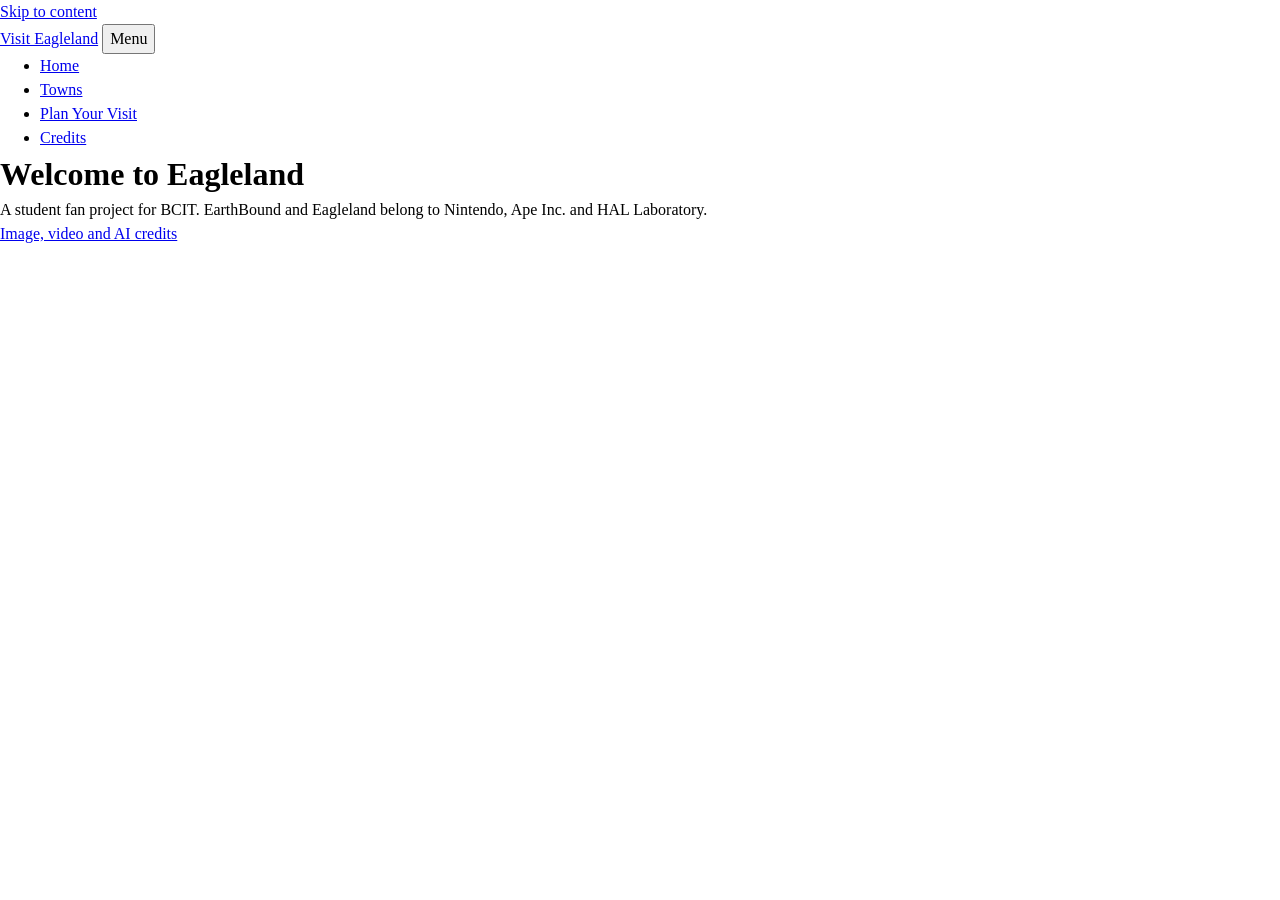
==== index.html @ 103e6ad0 "Add shared head, header, nav and footer to all four pages Assisted-by: Claude Sonnet 5.5" ====
<!DOCTYPE html>
<html lang="en">
<head>
  <meta charset="UTF-8">
  <meta name="viewport" content="width=device-width, initial-scale=1">
  <title>Home | Visit Eagleland</title>
  <meta name="description" content="Plan a trip to Eagleland, the fictional country from EarthBound. Meet Onett, Twoson, Threed and Fourside in this student fan-made tourism guide.">
  <link rel="icon" href="images/favicon/favicon.svg" type="image/svg+xml">
  <link rel="icon" href="images/favicon/favicon-32.png" sizes="32x32" type="image/png">
  <link rel="apple-touch-icon" href="images/favicon/apple-touch-icon.png">
  <link rel="manifest" href="images/favicon/site.webmanifest">
  <link rel="preload" href="fonts/press-start-2p.woff2" as="font" type="font/woff2" crossorigin>
  <link rel="stylesheet" href="css/reset.css">
  <link rel="stylesheet" href="css/styles.css">
  <script src="js/main.js" defer></script>
</head>
<body>
  <a class="skip-link" href="#main">Skip to content</a>
  <header class="site-header">
    <a class="logo" href="index.html">Visit Eagleland</a>
    <button class="nav-toggle" type="button" aria-expanded="false" aria-controls="site-nav">Menu</button>
    <nav id="site-nav" class="site-nav" aria-label="Main">
      <ul>
      <li><a href="index.html" aria-current="page">Home</a></li>
      <li><a href="towns.html">Towns</a></li>
      <li><a href="visit.html">Plan Your Visit</a></li>
      <li><a href="credits.html">Credits</a></li>
      </ul>
    </nav>
  </header>

  <main id="main">
    <h1>Welcome to Eagleland</h1>
  </main>

  <footer class="site-footer">
    <p>A student fan project for BCIT. EarthBound and Eagleland belong to Nintendo, Ape Inc. and HAL Laboratory.</p>
    <p><a href="credits.html">Image, video and AI credits</a></p>
  </footer>
</body>
</html>
---- css/styles.css ----
/* Visit Eagleland styles - filled in at step 7 */
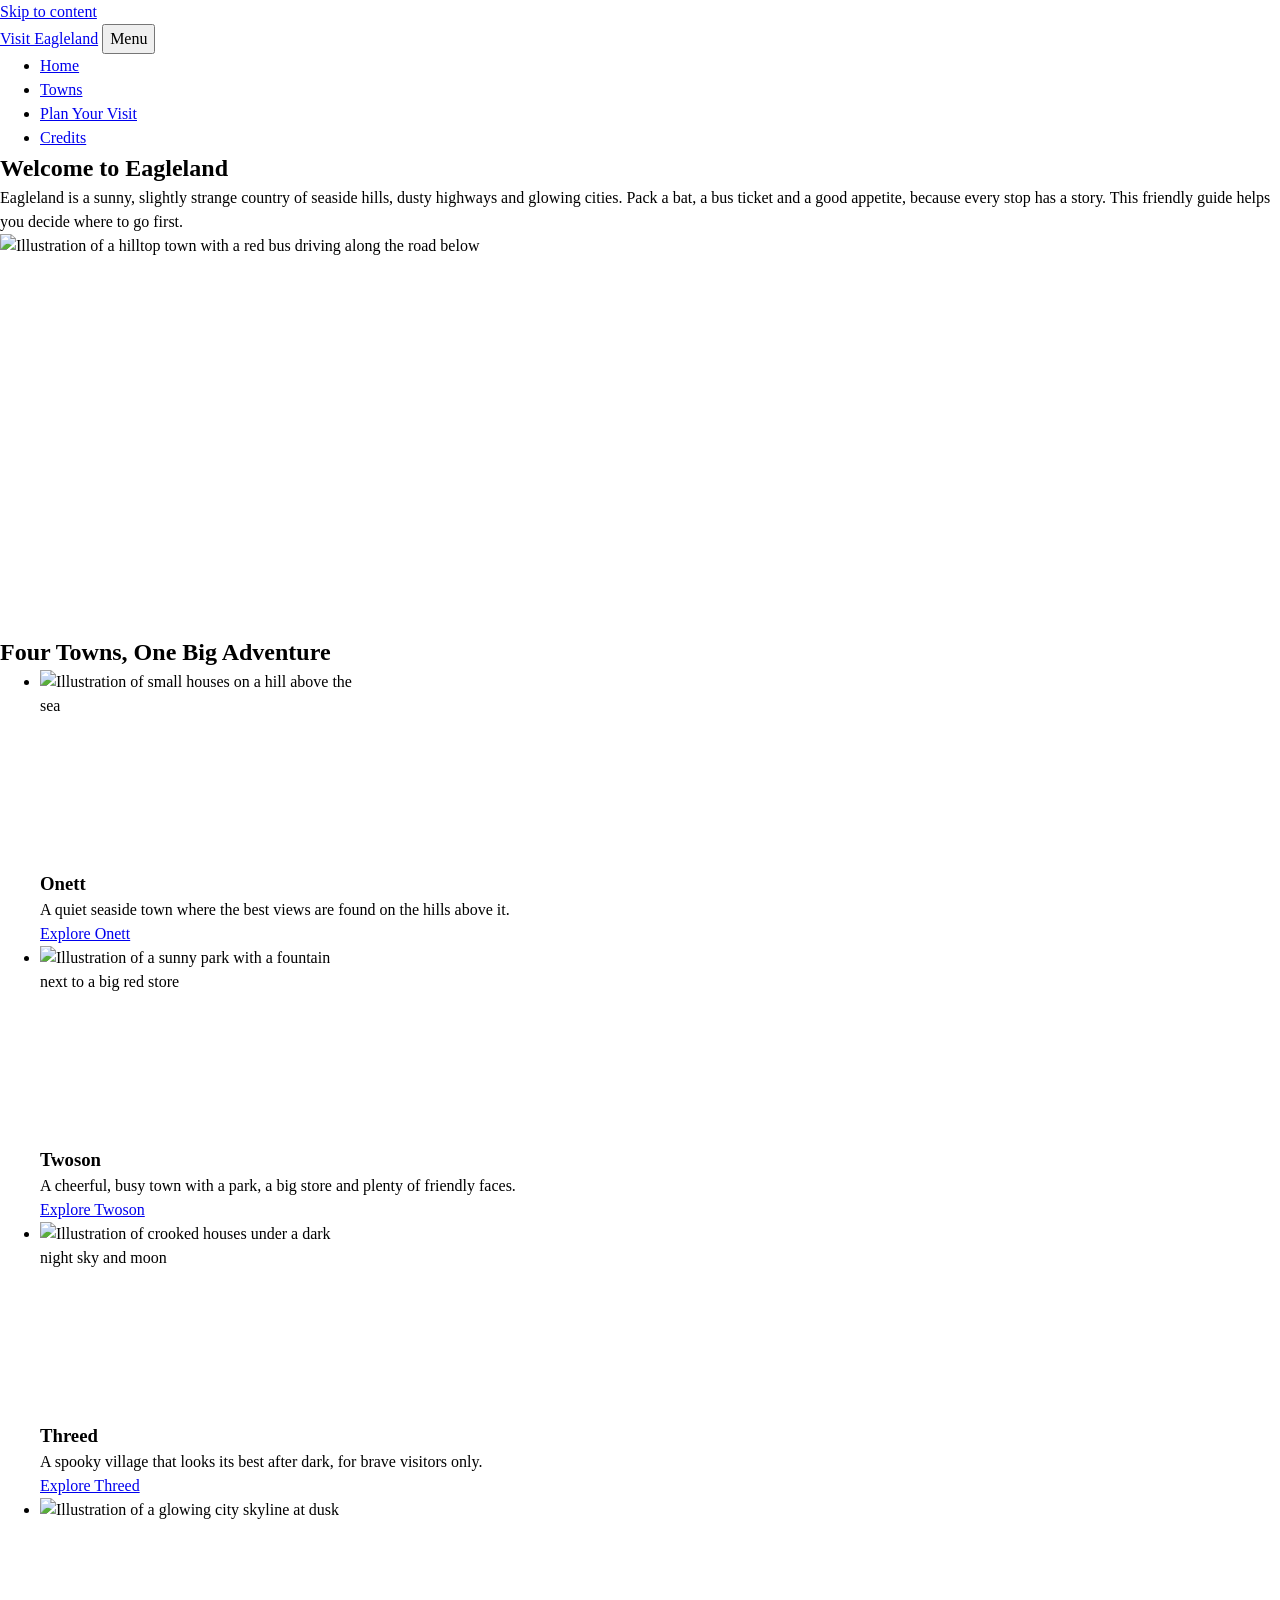
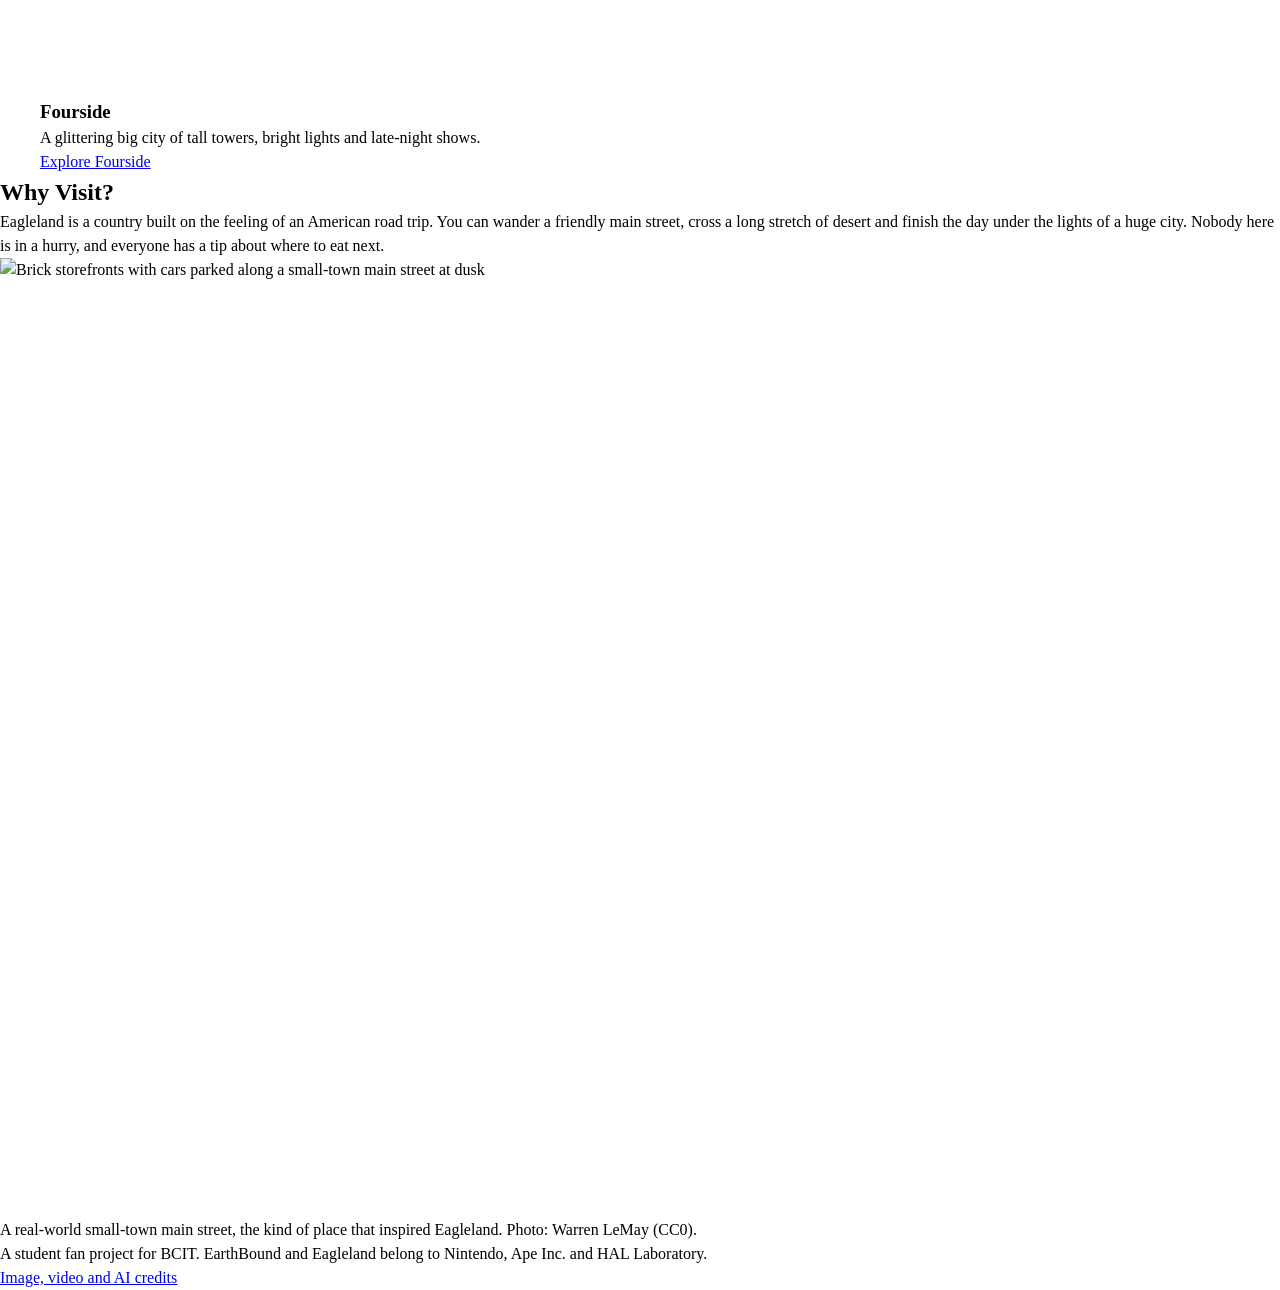
==== commit d0a5d412: "Build home page with Grid town cards Assisted-by: Claude Sonnet 5.5" ====
--- a/index.html
+++ b/index.html
@@ -30,7 +30,64 @@
   </header>
 
   <main id="main">
-    <h1>Welcome to Eagleland</h1>
+    <section class="hero">
+      <div class="hero-text">
+        <h1>Welcome to Eagleland</h1>
+        <p>Eagleland is a sunny, slightly strange country of seaside hills, dusty highways and glowing cities. Pack a bat, a bus ticket and a good appetite, because every stop has a story. This friendly guide helps you decide where to go first.</p>
+      </div>
+      <figure class="hero-figure">
+        <img src="images/hero-eagleland.svg" alt="Illustration of a hilltop town with a red bus driving along the road below" width="640" height="400">
+      </figure>
+    </section>
+
+    <section class="featured">
+      <h2>Four Towns, One Big Adventure</h2>
+      <ul class="town-grid">
+        <li>
+          <article class="town-card">
+            <img src="images/town-onett.svg" alt="Illustration of small houses on a hill above the sea" width="320" height="200">
+            <h3>Onett</h3>
+            <p>A quiet seaside town where the best views are found on the hills above it.</p>
+            <a href="towns.html#onett">Explore Onett</a>
+          </article>
+        </li>
+        <li>
+          <article class="town-card">
+            <img src="images/town-twoson.svg" alt="Illustration of a sunny park with a fountain next to a big red store" width="320" height="200">
+            <h3>Twoson</h3>
+            <p>A cheerful, busy town with a park, a big store and plenty of friendly faces.</p>
+            <a href="towns.html#twoson">Explore Twoson</a>
+          </article>
+        </li>
+        <li>
+          <article class="town-card">
+            <img src="images/town-threed.svg" alt="Illustration of crooked houses under a dark night sky and moon" width="320" height="200">
+            <h3>Threed</h3>
+            <p>A spooky village that looks its best after dark, for brave visitors only.</p>
+            <a href="towns.html#threed">Explore Threed</a>
+          </article>
+        </li>
+        <li>
+          <article class="town-card">
+            <img src="images/town-fourside.svg" alt="Illustration of a glowing city skyline at dusk" width="320" height="200">
+            <h3>Fourside</h3>
+            <p>A glittering big city of tall towers, bright lights and late-night shows.</p>
+            <a href="towns.html#fourside">Explore Fourside</a>
+          </article>
+        </li>
+      </ul>
+    </section>
+
+    <section class="why-visit">
+      <div class="why-text">
+        <h2>Why Visit?</h2>
+        <p>Eagleland is a country built on the feeling of an American road trip. You can wander a friendly main street, cross a long stretch of desert and finish the day under the lights of a huge city. Nobody here is in a hurry, and everyone has a tip about where to eat next.</p>
+      </div>
+      <figure>
+        <img src="images/main-street-small-town.webp" alt="Brick storefronts with cars parked along a small-town main street at dusk" width="1280" height="960" loading="lazy">
+        <figcaption>A real-world small-town main street, the kind of place that inspired Eagleland. Photo: Warren LeMay (CC0).</figcaption>
+      </figure>
+    </section>
   </main>
 
   <footer class="site-footer">
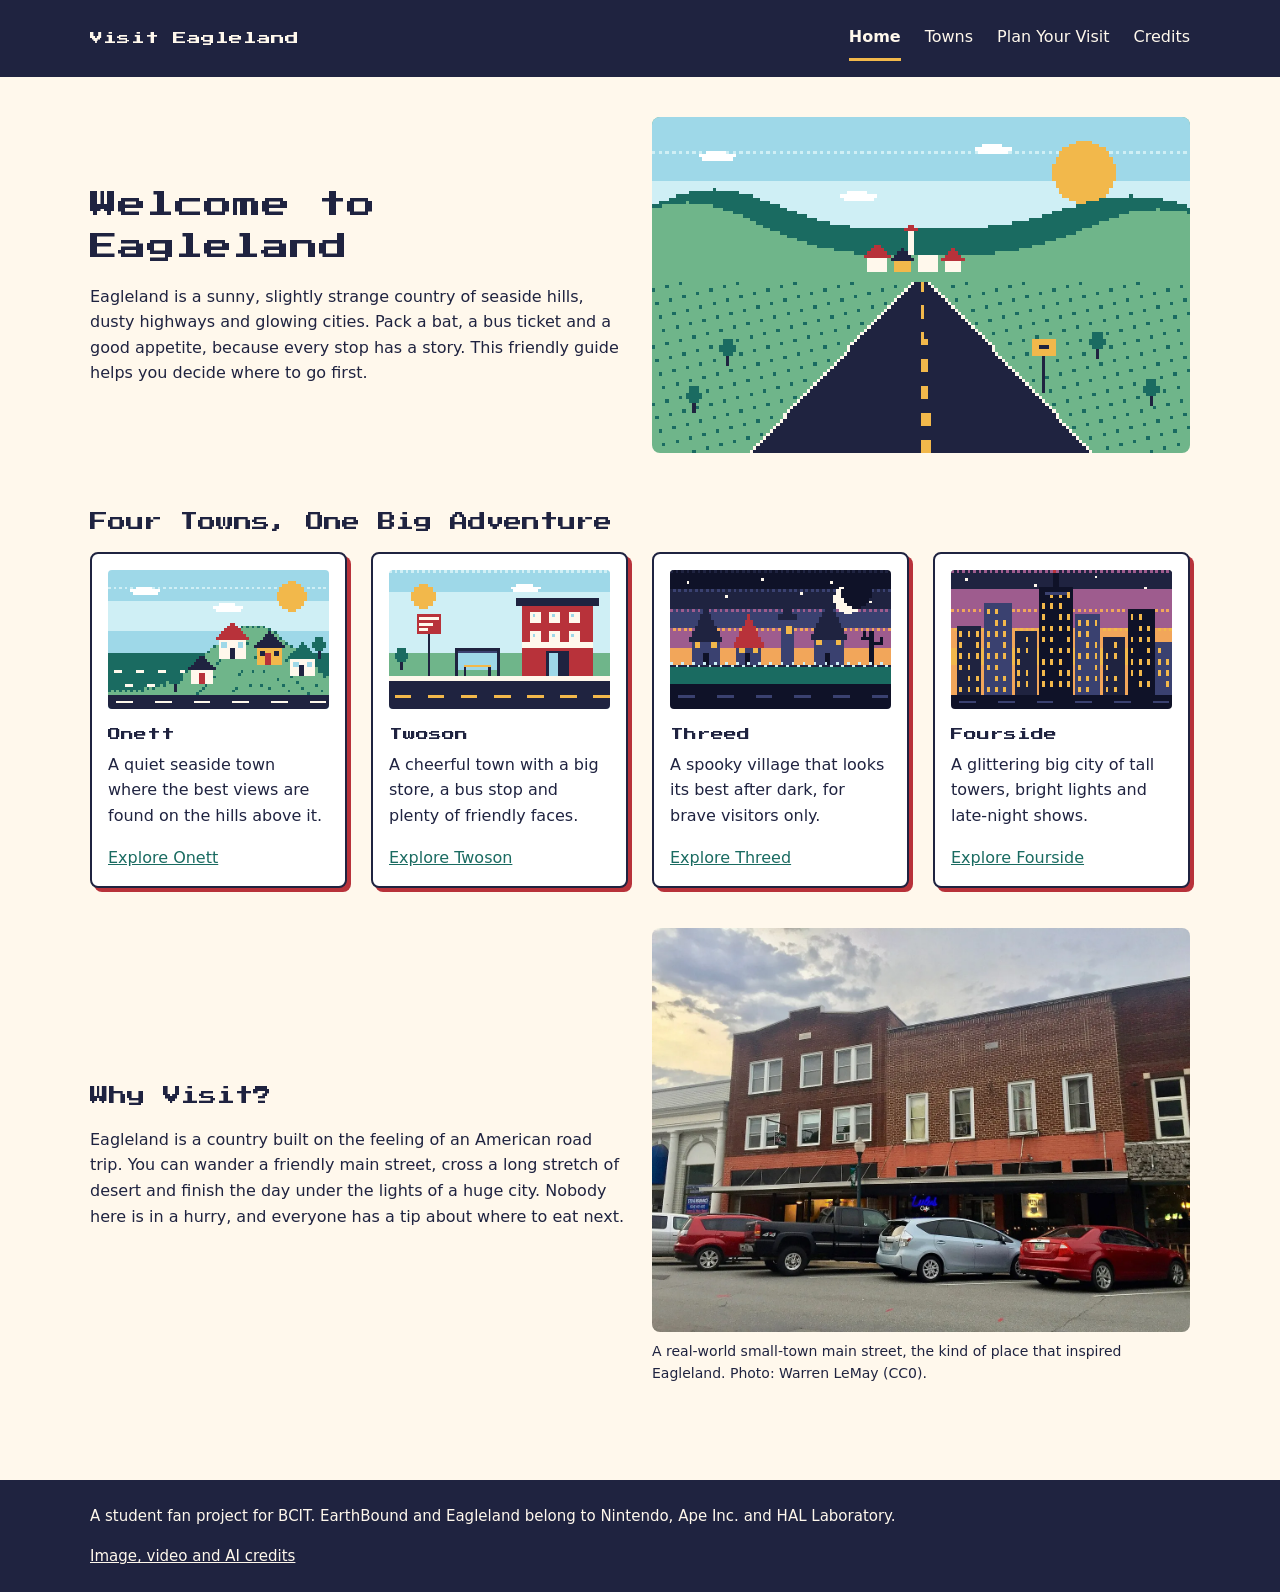
==== commit aa37c62c: "Redraw all SVG illustrations and favicon as 16-bit pixel art Assisted-by: Claude Sonnet 5.5" ====
--- a/index.html
+++ b/index.html
@@ -36,7 +36,7 @@
         <p>Eagleland is a sunny, slightly strange country of seaside hills, dusty highways and glowing cities. Pack a bat, a bus ticket and a good appetite, because every stop has a story. This friendly guide helps you decide where to go first.</p>
       </div>
       <figure class="hero-figure">
-        <img src="images/hero-eagleland.svg" alt="Illustration of a hilltop town with a red bus driving along the road below" width="640" height="400">
+        <img src="images/hero-eagleland.svg" alt="Pixel-art illustration of a road leading between green hills into a small valley town" width="640" height="400">
       </figure>
     </section>
 
@@ -45,7 +45,7 @@
       <ul class="town-grid">
         <li>
           <article class="town-card">
-            <img src="images/town-onett.svg" alt="Illustration of small houses on a hill above the sea" width="320" height="200">
+            <img src="images/town-onett.svg" alt="Pixel-art illustration of small houses on a hill above the sea" width="320" height="200">
             <h3>Onett</h3>
             <p>A quiet seaside town where the best views are found on the hills above it.</p>
             <a href="towns.html#onett">Explore Onett</a>
@@ -53,15 +53,15 @@
         </li>
         <li>
           <article class="town-card">
-            <img src="images/town-twoson.svg" alt="Illustration of a sunny park with a fountain next to a big red store" width="320" height="200">
+            <img src="images/town-twoson.svg" alt="Pixel-art illustration of a quiet street with a bus stop and a big red store" width="320" height="200">
             <h3>Twoson</h3>
-            <p>A cheerful, busy town with a park, a big store and plenty of friendly faces.</p>
+            <p>A cheerful town with a big store, a bus stop and plenty of friendly faces.</p>
             <a href="towns.html#twoson">Explore Twoson</a>
           </article>
         </li>
         <li>
           <article class="town-card">
-            <img src="images/town-threed.svg" alt="Illustration of crooked houses under a dark night sky and moon" width="320" height="200">
+            <img src="images/town-threed.svg" alt="Pixel-art illustration of crooked houses and a tall tower under a dusk sky and moon" width="320" height="200">
             <h3>Threed</h3>
             <p>A spooky village that looks its best after dark, for brave visitors only.</p>
             <a href="towns.html#threed">Explore Threed</a>
@@ -69,7 +69,7 @@
         </li>
         <li>
           <article class="town-card">
-            <img src="images/town-fourside.svg" alt="Illustration of a glowing city skyline at dusk" width="320" height="200">
+            <img src="images/town-fourside.svg" alt="Pixel-art illustration of a big-city skyline with lit windows at dusk" width="320" height="200">
             <h3>Fourside</h3>
             <p>A glittering big city of tall towers, bright lights and late-night shows.</p>
             <a href="towns.html#fourside">Explore Fourside</a>
--- a/css/styles.css
+++ b/css/styles.css
@@ -1 +1,422 @@
-/* Visit Eagleland styles - filled in at step 7 */
+/* ==========================================================================
+   Visit Eagleland - shared stylesheet (mobile-first)
+   Breakpoints: 600px, 900px, 1200px (min-width)
+   ========================================================================== */
+
+/* 1. Fonts ---------------------------------------------------------------- */
+@font-face {
+  font-family: "Press Start 2P";
+  src: url("../fonts/press-start-2p.woff2") format("woff2");
+  font-weight: 400;
+  font-style: normal;
+  font-display: swap;
+}
+
+/* 2. Custom properties ---------------------------------------------------- */
+:root {
+  /* Colours (red and teal both pass WCAG AA on cream) */
+  --cream: #FFF8EC;
+  --navy: #1F2340;
+  --red: #B8323A;
+  --teal: #1A6B61;
+  --white: #FFFFFF;
+  --line: #D9CFBD;
+
+  /* Spacing */
+  --space-xs: 0.5rem;
+  --space-s: 1rem;
+  --space-m: 1.5rem;
+  --space-l: 2.5rem;
+  --space-xl: 4rem;
+
+  /* Fonts */
+  --font-heading: "Press Start 2P", ui-monospace, "SF Mono", Menlo, Consolas, monospace;
+  --font-body: system-ui, -apple-system, "Segoe UI", Roboto, "Helvetica Neue", Arial, sans-serif;
+
+  --radius: 8px;
+}
+
+/* 3. Base ----------------------------------------------------------------- */
+body {
+  background: var(--cream);
+  color: var(--navy);
+  font-family: var(--font-body);
+  font-size: 1rem;
+  line-height: 1.6;
+}
+
+img, svg, video {
+  max-width: 100%;
+  height: auto;
+  display: block;
+}
+
+h1, h2, h3 {
+  font-family: var(--font-heading);
+  line-height: 1.5;
+  font-weight: 400;
+}
+
+h1 { font-size: 1.1rem; margin-bottom: var(--space-s); }
+h2 { font-size: 0.9rem; margin-bottom: var(--space-s); }
+h3 { font-size: 0.75rem; margin-bottom: var(--space-xs); }
+
+p, ul, figure { margin-bottom: var(--space-s); }
+
+a { color: var(--teal); }
+a:hover { color: var(--red); }
+
+/* Visible keyboard focus on all interactive elements */
+a:focus-visible,
+button:focus-visible,
+input:focus-visible,
+select:focus-visible,
+textarea:focus-visible,
+summary:focus-visible,
+video:focus-visible {
+  outline: 3px solid var(--teal);
+  outline-offset: 3px;
+}
+
+/* 4. Skip link ------------------------------------------------------------ */
+.skip-link {
+  position: absolute;
+  left: -9999px;
+  top: 0;
+  z-index: 100;
+  padding: var(--space-xs) var(--space-s);
+  background: var(--navy);
+  color: var(--cream);
+}
+
+.skip-link:focus {
+  left: var(--space-xs);
+  top: var(--space-xs);
+}
+
+/* 5. Header and navigation (Flexbox) -------------------------------------- */
+.site-header {
+  display: flex;
+  flex-wrap: wrap;
+  align-items: center;
+  justify-content: space-between;
+  gap: var(--space-xs) var(--space-s);
+  padding: var(--space-s);
+  background: var(--navy);
+  color: var(--cream);
+}
+
+.logo {
+  font-family: var(--font-heading);
+  font-size: 0.7rem;
+  line-height: 1.5;
+  color: var(--cream);
+  text-decoration: none;
+}
+
+.nav-toggle {
+  padding: var(--space-xs) var(--space-s);
+  border: 2px solid var(--cream);
+  border-radius: var(--radius);
+  background: transparent;
+  color: var(--cream);
+  cursor: pointer;
+}
+
+.site-header a:focus-visible,
+.site-header button:focus-visible {
+  outline-color: var(--cream);
+}
+
+.site-nav {
+  flex-basis: 100%;
+}
+
+/* Only hide the nav when JavaScript is running */
+.js .site-nav { display: none; }
+.js .site-nav.is-open { display: block; }
+
+.site-nav ul {
+  display: flex;
+  flex-direction: column;
+  gap: var(--space-xs);
+  margin: 0;
+  padding: 0;
+  list-style: none;
+}
+
+.site-nav a {
+  display: block;
+  padding: var(--space-xs) 0;
+  color: var(--cream);
+  text-decoration: none;
+  border-bottom: 3px solid transparent;
+}
+
+.site-nav a:hover { border-bottom-color: var(--cream); }
+
+.site-nav a[aria-current="page"] {
+  font-weight: 700;
+  border-bottom-color: #F2B84B;
+}
+
+/* 6. Page layout ---------------------------------------------------------- */
+main {
+  padding: var(--space-m) var(--space-s) var(--space-l);
+}
+
+main > section { margin-bottom: var(--space-l); }
+
+/* 7. Home page ------------------------------------------------------------ */
+.hero {
+  display: grid;
+  gap: var(--space-m);
+  align-items: center;
+}
+
+.hero-figure img { border-radius: var(--radius); }
+
+/* Town cards: CSS Grid, 1 column -> 2 columns -> 4 columns */
+.town-grid {
+  display: grid;
+  grid-template-columns: 1fr;
+  gap: var(--space-m);
+  margin: 0;
+  padding: 0;
+  list-style: none;
+}
+
+.town-card {
+  height: 100%;
+  padding: var(--space-s);
+  background: var(--white);
+  border: 2px solid var(--navy);
+  border-radius: var(--radius);
+  box-shadow: 4px 4px 0 var(--red);
+}
+
+.town-card img {
+  margin-bottom: var(--space-s);
+  border-radius: 4px;
+}
+
+.why-visit {
+  display: grid;
+  gap: var(--space-m);
+  align-items: center;
+}
+
+figcaption {
+  margin-top: var(--space-xs);
+  font-size: 0.875rem;
+}
+
+.why-visit img,
+.town img {
+  border-radius: var(--radius);
+}
+
+/* 8. Towns page ----------------------------------------------------------- */
+.table-wrap {
+  overflow-x: auto; /* the table scrolls sideways on small screens */
+}
+
+table {
+  width: 100%;
+  min-width: 36rem;
+  border-collapse: collapse;
+  background: var(--white);
+}
+
+caption {
+  padding: var(--space-xs) 0;
+  text-align: left;
+  font-weight: 700;
+}
+
+th, td {
+  padding: var(--space-xs) var(--space-s);
+  border: 1px solid var(--navy);
+  text-align: left;
+  vertical-align: top;
+}
+
+thead th {
+  background: var(--navy);
+  color: var(--cream);
+}
+
+tbody th { background: #F3E9D6; }
+
+.town {
+  display: grid;
+  gap: var(--space-s);
+  align-items: center;
+  scroll-margin-top: var(--space-s);
+}
+
+/* 9. Visit page ----------------------------------------------------------- */
+blockquote {
+  margin: 0 0 var(--space-s);
+  padding: var(--space-s) var(--space-m);
+  background: var(--white);
+  border-left: 6px solid var(--red);
+  font-size: 1.125rem;
+}
+
+blockquote footer {
+  font-size: 0.9375rem;
+}
+
+.video-section video {
+  width: 100%;
+  max-width: 854px;
+  aspect-ratio: 16 / 9;
+  background: var(--navy);
+}
+
+.video-description {
+  margin-top: var(--space-xs);
+  max-width: 60ch;
+}
+
+/* Contact form */
+form { max-width: 600px; }
+
+fieldset {
+  margin: 0;
+  padding: var(--space-m) var(--space-s);
+  border: 2px solid var(--navy);
+  border-radius: var(--radius);
+  background: var(--white);
+}
+
+legend {
+  padding: 0 var(--space-xs);
+  font-weight: 700;
+}
+
+.field { margin-bottom: var(--space-s); }
+
+.field label {
+  display: block;
+  margin-bottom: 0.25rem;
+  font-weight: 600;
+}
+
+input[type="text"],
+input[type="email"],
+select,
+textarea {
+  display: block;
+  width: 100%;
+  padding: 0.6rem 0.75rem;
+  border: 2px solid var(--navy);
+  border-radius: 4px;
+  background: var(--white);
+  color: var(--navy);
+}
+
+.field-checkbox {
+  display: flex;
+  align-items: center;
+  gap: var(--space-xs);
+}
+
+.field-checkbox input {
+  width: 1.25rem;
+  height: 1.25rem;
+  accent-color: var(--teal);
+}
+
+.field-checkbox label {
+  margin: 0;
+  font-weight: 400;
+}
+
+button[type="submit"] {
+  padding: 0.75rem 1.5rem;
+  border: 2px solid var(--red);
+  border-radius: var(--radius);
+  background: var(--red);
+  color: var(--cream);
+  font-weight: 700;
+  cursor: pointer;
+}
+
+button[type="submit"]:hover {
+  background: var(--navy);
+  border-color: var(--navy);
+}
+
+/* 10. Credits page -------------------------------------------------------- */
+.credit-list {
+  padding-left: var(--space-m);
+}
+
+.credit-list li {
+  margin-bottom: var(--space-s);
+  max-width: 75ch;
+}
+
+/* 11. Footer -------------------------------------------------------------- */
+.site-footer {
+  padding: var(--space-m) var(--space-s);
+  background: var(--navy);
+  color: var(--cream);
+  font-size: 0.9375rem;
+}
+
+.site-footer p:last-child { margin-bottom: 0; }
+
+.site-footer a { color: var(--cream); }
+.site-footer a:focus-visible { outline-color: var(--cream); }
+
+/* 12. Medium screens: 600px and up ---------------------------------------- */
+@media (min-width: 600px) {
+  main { padding: var(--space-l) var(--space-m); }
+  h1 { font-size: 1.4rem; }
+  h2 { font-size: 1rem; }
+  h3 { font-size: 0.8rem; }
+  .town-grid { grid-template-columns: repeat(2, 1fr); }
+}
+
+/* 13. Desktop: 900px and up ----------------------------------------------- */
+@media (min-width: 900px) {
+  /* Nav is always shown; toggle is hidden */
+  .site-header { flex-wrap: nowrap; padding: var(--space-s) var(--space-m); }
+  .nav-toggle { display: none; }
+  .site-nav { flex-basis: auto; }
+  .js .site-nav { display: block; }
+  .site-nav ul { flex-direction: row; gap: var(--space-m); }
+  .logo { font-size: 0.85rem; }
+
+  h1 { font-size: 1.75rem; }
+  h2 { font-size: 1.15rem; }
+
+  .hero { grid-template-columns: 1fr 1fr; }
+  .why-visit { grid-template-columns: 1fr 1fr; }
+  .town-grid { grid-template-columns: repeat(4, 1fr); }
+
+  /* Towns: text and image side by side, alternating sides */
+  .town { grid-template-columns: 1fr 1fr; gap: var(--space-m); }
+  .town-flip figure { order: -1; }
+
+  /* Visit: tips and quote side by side */
+  .visit-intro {
+    display: grid;
+    grid-template-columns: 1fr 1fr;
+    gap: var(--space-l);
+    margin-bottom: var(--space-l);
+  }
+}
+
+/* 14. Large screens: 1200px and up ---------------------------------------- */
+@media (min-width: 1200px) {
+  .site-header,
+  main,
+  .site-footer {
+    padding-left: max(var(--space-m), calc((100% - 1100px) / 2));
+    padding-right: max(var(--space-m), calc((100% - 1100px) / 2));
+  }
+}
